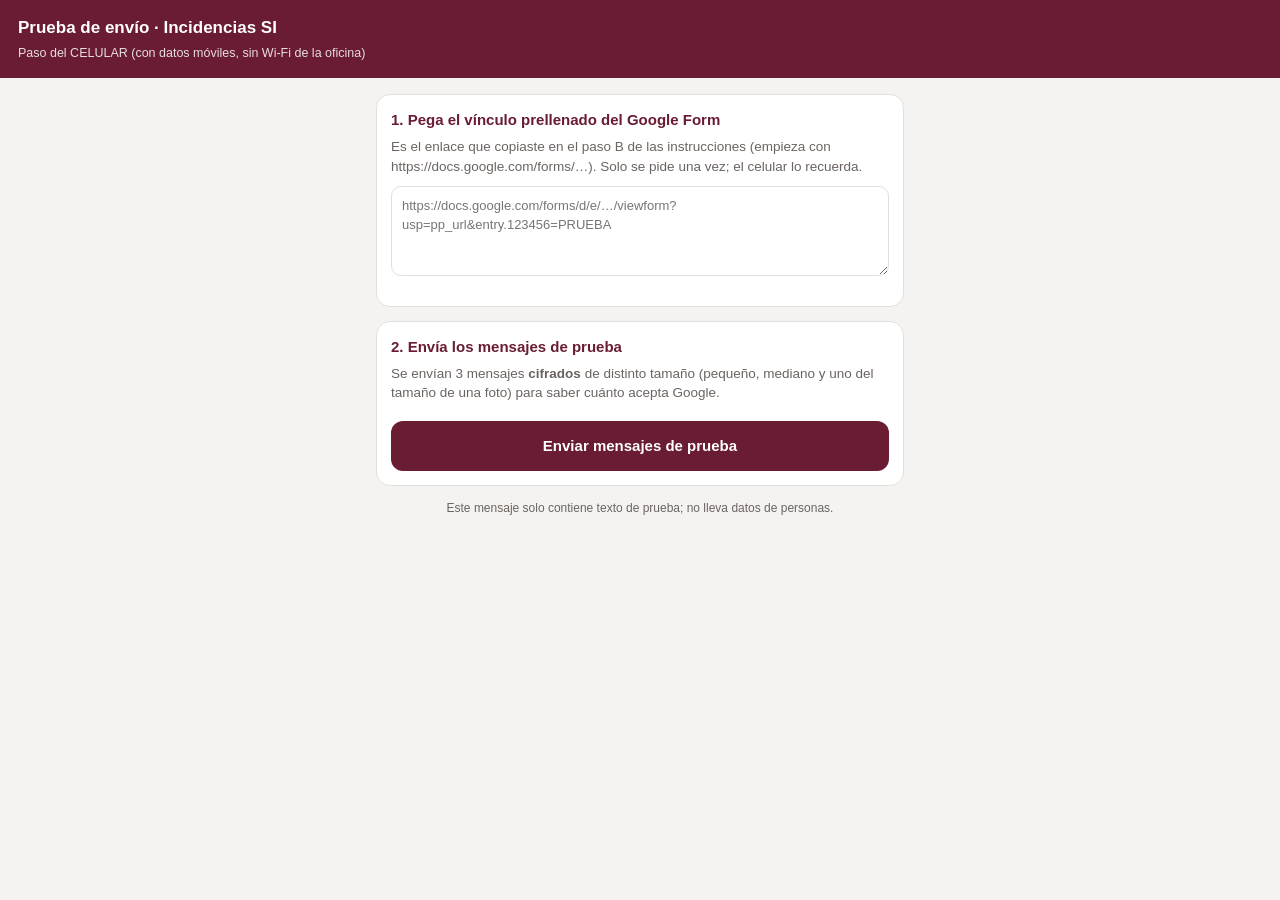
==== index.html @ f63b789f "Add files via upload" ====
<!doctype html>
<html lang="es">
<head>
<meta charset="utf-8">
<meta name="viewport" content="width=device-width, initial-scale=1">
<meta name="robots" content="noindex">
<title>Prueba de envío · Incidencias SI</title>
<style>
  :root { --guinda: #691C32; --fondo: #F5F3F1; --borde: #E4DFDA; --texto: #2B2B2B; --suave: #6B6460; --verde: #1E6B4A; --rojo: #B42318; }
  * { box-sizing: border-box; }
  body { margin: 0; font-family: "Segoe UI", Roboto, Arial, sans-serif; background: var(--fondo); color: var(--texto); font-size: 15px; line-height: 1.45; }
  header { background: var(--guinda); color: #fff; padding: 16px 18px; }
  header b { display: block; font-size: 17px; } header span { font-size: 12.5px; opacity: .85; }
  main { padding: 16px; max-width: 560px; margin: 0 auto; }
  .caja { background: #fff; border: 1px solid var(--borde); border-radius: 14px; padding: 14px; margin-bottom: 14px; }
  h2 { font-size: 15px; color: var(--guinda); margin: 0 0 6px; }
  p { margin: 0 0 10px; color: var(--suave); font-size: 13.5px; }
  textarea { width: 100%; border: 1.5px solid var(--borde); border-radius: 10px; padding: 10px; font: inherit; font-size: 13px; min-height: 90px; }
  button { width: 100%; border: 0; border-radius: 12px; padding: 14px; font: inherit; font-weight: 700; background: var(--guinda); color: #fff; margin-top: 8px; }
  button:disabled { opacity: .5; }
  .res div { padding: 8px 0; border-bottom: 1px solid var(--borde); font-size: 13.5px; }
  .ok { color: var(--verde); font-weight: 700; } .mal { color: var(--rojo); font-weight: 700; }
  .codigo { font-size: 28px; font-weight: 800; letter-spacing: 3px; color: var(--guinda); text-align: center; margin: 6px 0; }
</style>
</head>
<body>
<header><b>Prueba de envío · Incidencias SI</b><span>Paso del CELULAR (con datos móviles, sin Wi-Fi de la oficina)</span></header>
<main>
  <div class="caja">
    <h2>1. Pega el vínculo prellenado del Google Form</h2>
    <p>Es el enlace que copiaste en el paso B de las instrucciones (empieza con https://docs.google.com/forms/…). Solo se pide una vez; el celular lo recuerda.</p>
    <textarea id="vinculo" placeholder="https://docs.google.com/forms/d/e/…/viewform?usp=pp_url&entry.123456=PRUEBA"></textarea>
    <p id="leido" style="margin-top:6px"></p>
  </div>
  <div class="caja">
    <h2>2. Envía los mensajes de prueba</h2>
    <p>Se envían 3 mensajes <b>cifrados</b> de distinto tamaño (pequeño, mediano y uno del tamaño de una foto) para saber cuánto acepta Google.</p>
    <button id="enviar">Enviar mensajes de prueba</button>
    <div id="codigo"></div>
    <div class="res" id="res"></div>
  </div>
  <p style="text-align:center;font-size:12px">Este mensaje solo contiene texto de prueba; no lleva datos de personas.</p>
</main>
<script>
"use strict";
// llave PUBLICA de prueba (la privada solo esta en la pagina de lectura de la PC)
const PUB = {"kty":"EC","crv":"P-256","x":"MauinaQq2j8ii6TNY_Yjv92Mw7Q4oTIQuRs4KGUNlLs","y":"TU7w6hVwwxk8aSfGfyJMs2pXMT_K40bQRh7rxIpMcj4","ext":true};
const $ = id => document.getElementById(id);
const b64 = buf => { let s = ""; const b = new Uint8Array(buf); for (let i = 0; i < b.length; i += 8192) s += String.fromCharCode.apply(null, b.subarray(i, i + 8192)); return btoa(s); };

function leerVinculo(v) {
  const m = v.match(/forms\/d\/e\/([A-Za-z0-9_-]+)\//), e = v.match(/entry\.(\d+)=/);
  return m && e ? { form: m[1], entry: e[1] } : null;
}
function mostrarVinculo() {
  const d = leerVinculo($("vinculo").value.trim());
  $("leido").innerHTML = d ? `<span class="ok">Vínculo correcto.</span> Formulario …${d.form.slice(-8)} · pregunta ${d.entry}` : ($("vinculo").value.trim() ? `<span class="mal">No reconozco el vínculo. Revisa el paso B.</span>` : "");
  return d;
}
try { $("vinculo").value = localStorage.getItem("prueba_vinculo") || ""; } catch (e) { }
$("vinculo").addEventListener("input", () => { try { localStorage.setItem("prueba_vinculo", $("vinculo").value.trim()); } catch (e) { } mostrarVinculo(); });
mostrarVinculo();

// cifrado: ECDH P-256 (llave efimera) + AES-GCM 256  ->  "INC1.<pubEfimera>.<iv>.<cifrado>"
async function cifrar(texto) {
  const llavePub = await crypto.subtle.importKey("jwk", PUB, { name: "ECDH", namedCurve: "P-256" }, false, []);
  const ef = await crypto.subtle.generateKey({ name: "ECDH", namedCurve: "P-256" }, true, ["deriveKey"]);
  const aes = await crypto.subtle.deriveKey({ name: "ECDH", public: llavePub }, ef.privateKey, { name: "AES-GCM", length: 256 }, false, ["encrypt"]);
  const iv = crypto.getRandomValues(new Uint8Array(12));
  const ct = await crypto.subtle.encrypt({ name: "AES-GCM", iv }, aes, new TextEncoder().encode(texto));
  const crudo = await crypto.subtle.exportKey("raw", ef.publicKey);
  return "INC1." + b64(crudo) + "." + b64(iv) + "." + b64(ct);
}

$("enviar").onclick = async () => {
  const d = mostrarVinculo();
  if (!d) { alert("Primero pega el vínculo prellenado del Google Form (paso 1)."); return; }
  if (!window.crypto || !crypto.subtle) { $("res").innerHTML = `<div class="mal">Este navegador no permite cifrar (falta WebCrypto). Usa Chrome o Safari actualizado.</div>`; return; }
  $("enviar").disabled = true;
  const codigo = Math.random().toString(36).slice(2, 6).toUpperCase();
  $("codigo").innerHTML = `<p style="margin-top:12px">Código de esta prueba (lo verás en la PC):</p><div class="codigo">${codigo}</div>`;
  const pruebas = [["pequeño", 1000], ["mediano", 30000], ["foto", 150000]];
  const url = "https://docs.google.com/forms/d/e/" + d.form + "/formResponse";
  let html = "";
  for (const [nombre, tam] of pruebas) {
    try {
      const relleno = "x".repeat(tam);
      const datos = JSON.stringify({ prueba: codigo, nombre, tam, enviado: new Date().toISOString(), navegador: navigator.userAgent.slice(0, 120), relleno });
      const cif = await cifrar(datos);
      const cuerpo = new URLSearchParams(); cuerpo.append("entry." + d.entry, cif);
      await fetch(url, { method: "POST", mode: "no-cors", body: cuerpo });
      html += `<div><span class="ok">Enviado</span> · ${nombre} (${Math.round(cif.length / 1000)} mil caracteres cifrados)</div>`;
    } catch (e) {
      html += `<div><span class="mal">Falló</span> · ${nombre}: ${e.message}</div>`;
    }
    $("res").innerHTML = html;
  }
  $("res").innerHTML = html + `<div>Listo. Anota el código <b>${codigo}</b> y sigue con el paso D en la PC del trabajo.</div>`;
  $("enviar").disabled = false;
};
</script>
</body>
</html>
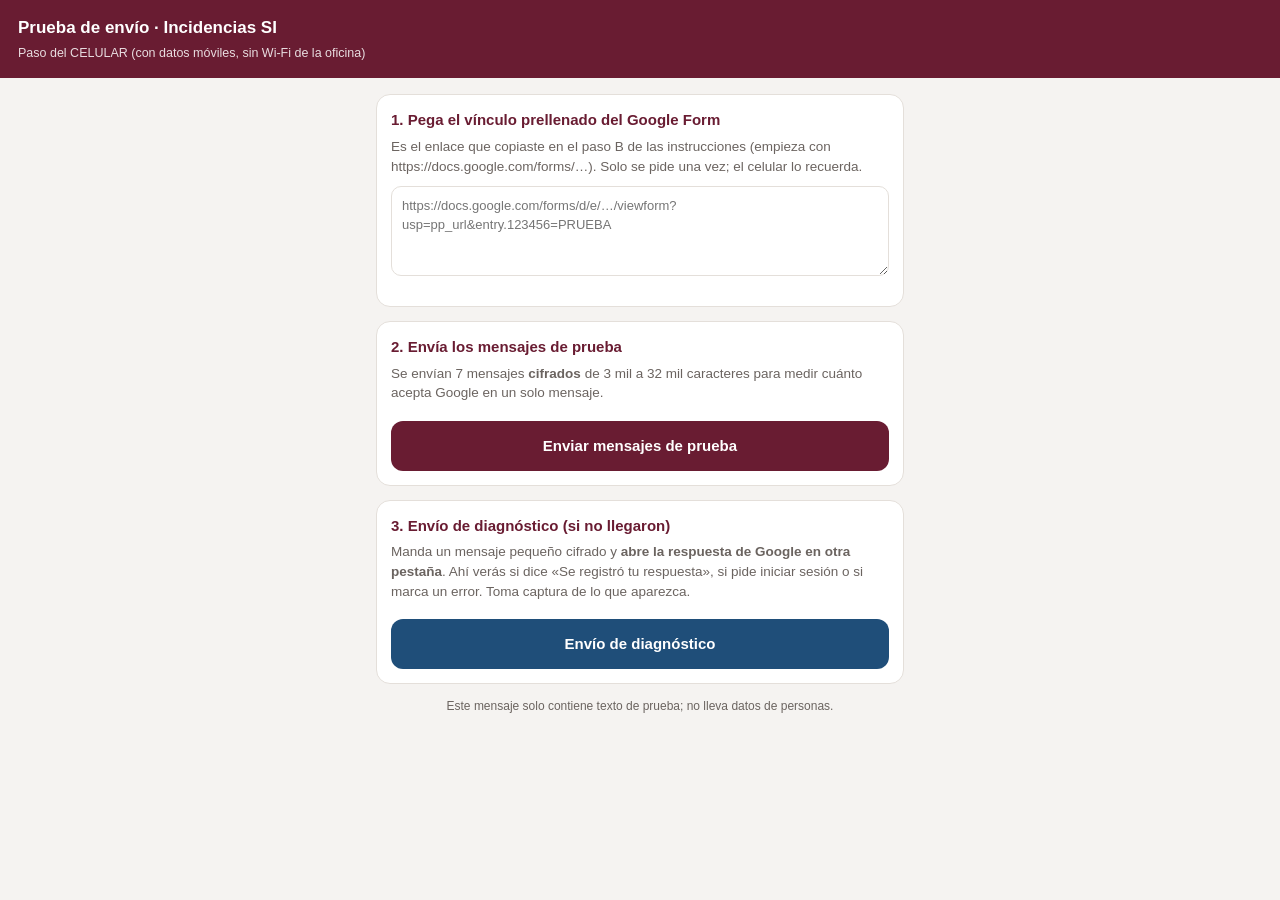
==== commit 2c57a246: "Add files via upload" ====
--- a/index.html
+++ b/index.html
@@ -34,10 +34,16 @@
   </div>
   <div class="caja">
     <h2>2. Envía los mensajes de prueba</h2>
-    <p>Se envían 3 mensajes <b>cifrados</b> de distinto tamaño (pequeño, mediano y uno del tamaño de una foto) para saber cuánto acepta Google.</p>
+    <p>Se envían 7 mensajes <b>cifrados</b> de 3 mil a 32 mil caracteres para medir cuánto acepta Google en un solo mensaje.</p>
     <button id="enviar">Enviar mensajes de prueba</button>
     <div id="codigo"></div>
     <div class="res" id="res"></div>
+  </div>
+  <div class="caja">
+    <h2>3. Envío de diagnóstico (si no llegaron)</h2>
+    <p>Manda un mensaje pequeño cifrado y <b>abre la respuesta de Google en otra pestaña</b>. Ahí verás si dice «Se registró tu respuesta», si pide iniciar sesión o si marca un error. Toma captura de lo que aparezca.</p>
+    <button id="diag" style="background:#1F4E79">Envío de diagnóstico</button>
+    <form id="fDiag" method="POST" target="_blank" style="display:none"></form>
   </div>
   <p style="text-align:center;font-size:12px">Este mensaje solo contiene texto de prueba; no lleva datos de personas.</p>
 </main>
@@ -79,7 +85,8 @@
   $("enviar").disabled = true;
   const codigo = Math.random().toString(36).slice(2, 6).toUpperCase();
   $("codigo").innerHTML = `<p style="margin-top:12px">Código de esta prueba (lo verás en la PC):</p><div class="codigo">${codigo}</div>`;
-  const pruebas = [["pequeño", 1000], ["mediano", 30000], ["foto", 150000]];
+  // calibracion: el de 2 mil llego y el de 40 mil no; se busca el limite real de Google
+  const pruebas = [["3K", 2200], ["5K", 3700], ["8K", 5900], ["12K", 8900], ["16K", 11900], ["24K", 17900], ["32K", 23900]];
   const url = "https://docs.google.com/forms/d/e/" + d.form + "/formResponse";
   let html = "";
   for (const [nombre, tam] of pruebas) {
@@ -87,7 +94,8 @@
       const relleno = "x".repeat(tam);
       const datos = JSON.stringify({ prueba: codigo, nombre, tam, enviado: new Date().toISOString(), navegador: navigator.userAgent.slice(0, 120), relleno });
       const cif = await cifrar(datos);
-      const cuerpo = new URLSearchParams(); cuerpo.append("entry." + d.entry, cif);
+      // ademas del campo, los datos que el formulario de Google envia normalmente
+      const cuerpo = new URLSearchParams(); cuerpo.append("entry." + d.entry, cif); cuerpo.append("fvv", "1"); cuerpo.append("pageHistory", "0");
       await fetch(url, { method: "POST", mode: "no-cors", body: cuerpo });
       html += `<div><span class="ok">Enviado</span> · ${nombre} (${Math.round(cif.length / 1000)} mil caracteres cifrados)</div>`;
     } catch (e) {
@@ -95,8 +103,20 @@
     }
     $("res").innerHTML = html;
   }
-  $("res").innerHTML = html + `<div>Listo. Anota el código <b>${codigo}</b> y sigue con el paso D en la PC del trabajo.</div>`;
+  $("res").innerHTML = html + `<div>Listo. Anota el código <b>${codigo}</b> y revisa si llegaron a la hoja.</div>`;
   $("enviar").disabled = false;
+};
+
+// envio visible: un formulario normal que abre la pagina de respuesta de Google
+$("diag").onclick = async () => {
+  const d = mostrarVinculo();
+  if (!d) { alert("Primero pega el vínculo prellenado del Google Form (paso 1)."); return; }
+  const cif = await cifrar(JSON.stringify({ prueba: "DIAG", nombre: "diagnóstico", tam: 0, enviado: new Date().toISOString(), navegador: navigator.userAgent.slice(0, 120), relleno: "" }));
+  const f = $("fDiag");
+  f.action = "https://docs.google.com/forms/d/e/" + d.form + "/formResponse";
+  f.innerHTML = "";
+  for (const [k, v] of [["entry." + d.entry, cif], ["fvv", "1"], ["pageHistory", "0"]]) { const i = document.createElement("input"); i.type = "hidden"; i.name = k; i.value = v; f.appendChild(i); }
+  f.submit();
 };
 </script>
 </body>
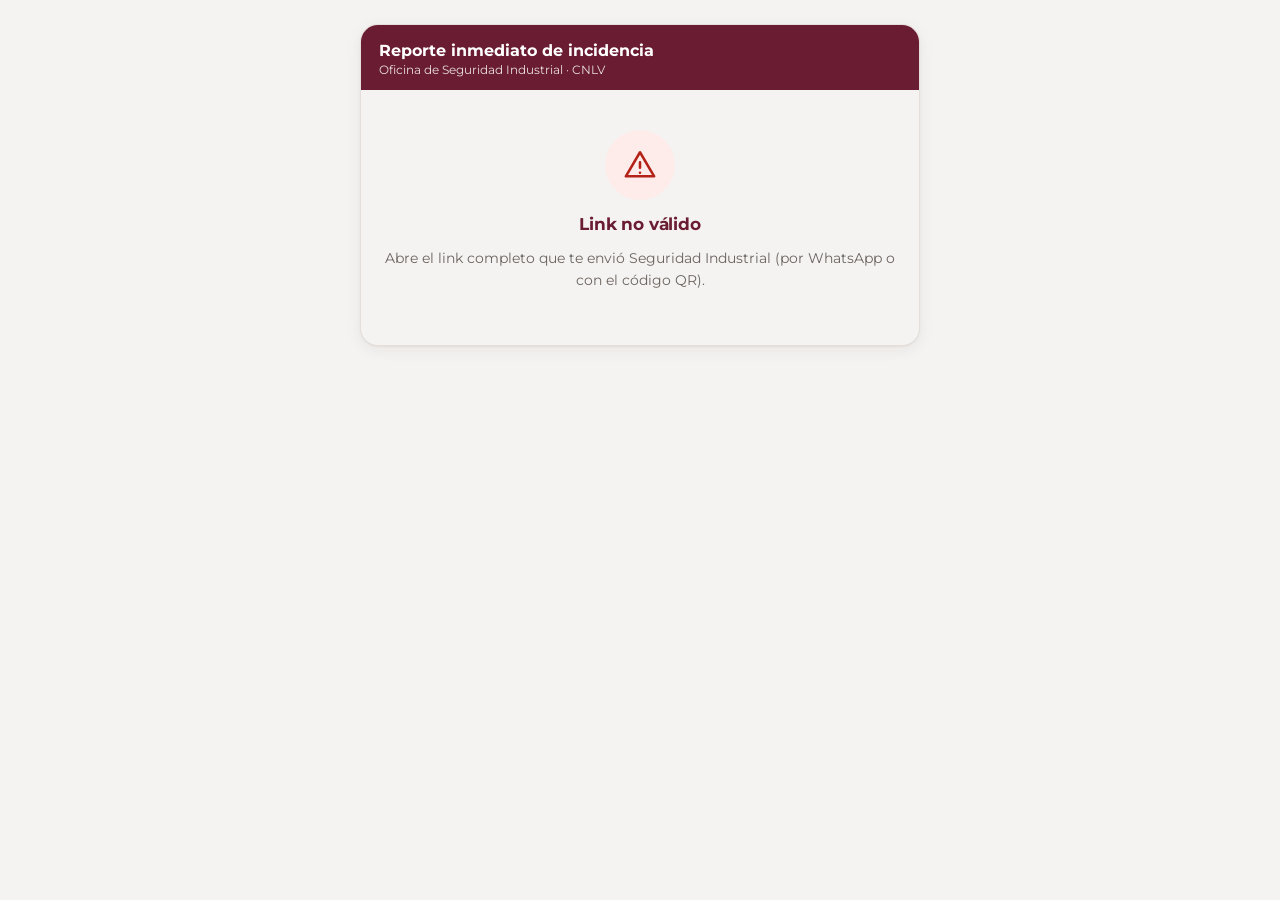
==== commit 6eb2fc73: "Add files via upload" ====
--- a/index.html
+++ b/index.html
@@ -1,123 +1,24 @@
 <!doctype html>
 <html lang="es">
 <head>
-<meta charset="utf-8">
-<meta name="viewport" content="width=device-width, initial-scale=1">
-<meta name="robots" content="noindex">
-<title>Prueba de envío · Incidencias SI</title>
-<style>
-  :root { --guinda: #691C32; --fondo: #F5F3F1; --borde: #E4DFDA; --texto: #2B2B2B; --suave: #6B6460; --verde: #1E6B4A; --rojo: #B42318; }
-  * { box-sizing: border-box; }
-  body { margin: 0; font-family: "Segoe UI", Roboto, Arial, sans-serif; background: var(--fondo); color: var(--texto); font-size: 15px; line-height: 1.45; }
-  header { background: var(--guinda); color: #fff; padding: 16px 18px; }
-  header b { display: block; font-size: 17px; } header span { font-size: 12.5px; opacity: .85; }
-  main { padding: 16px; max-width: 560px; margin: 0 auto; }
-  .caja { background: #fff; border: 1px solid var(--borde); border-radius: 14px; padding: 14px; margin-bottom: 14px; }
-  h2 { font-size: 15px; color: var(--guinda); margin: 0 0 6px; }
-  p { margin: 0 0 10px; color: var(--suave); font-size: 13.5px; }
-  textarea { width: 100%; border: 1.5px solid var(--borde); border-radius: 10px; padding: 10px; font: inherit; font-size: 13px; min-height: 90px; }
-  button { width: 100%; border: 0; border-radius: 12px; padding: 14px; font: inherit; font-weight: 700; background: var(--guinda); color: #fff; margin-top: 8px; }
-  button:disabled { opacity: .5; }
-  .res div { padding: 8px 0; border-bottom: 1px solid var(--borde); font-size: 13.5px; }
-  .ok { color: var(--verde); font-weight: 700; } .mal { color: var(--rojo); font-weight: 700; }
-  .codigo { font-size: 28px; font-weight: 800; letter-spacing: 3px; color: var(--guinda); text-align: center; margin: 6px 0; }
-</style>
+  <meta charset="utf-8">
+  <meta name="viewport" content="width=device-width, initial-scale=1, viewport-fit=cover">
+  <meta name="theme-color" content="#691C32">
+  <meta name="robots" content="noindex, nofollow">
+  <title>Reporte inmediato de incidencia · Seguridad Industrial</title>
+  <link rel="icon" href="img/incidencias.ico">
+  <link rel="stylesheet" href="css/app.css">
+  <link rel="stylesheet" href="css/inc.css">
 </head>
 <body>
-<header><b>Prueba de envío · Incidencias SI</b><span>Paso del CELULAR (con datos móviles, sin Wi-Fi de la oficina)</span></header>
-<main>
-  <div class="caja">
-    <h2>1. Pega el vínculo prellenado del Google Form</h2>
-    <p>Es el enlace que copiaste en el paso B de las instrucciones (empieza con https://docs.google.com/forms/…). Solo se pide una vez; el celular lo recuerda.</p>
-    <textarea id="vinculo" placeholder="https://docs.google.com/forms/d/e/…/viewform?usp=pp_url&entry.123456=PRUEBA"></textarea>
-    <p id="leido" style="margin-top:6px"></p>
-  </div>
-  <div class="caja">
-    <h2>2. Envía los mensajes de prueba</h2>
-    <p>Se envían 7 mensajes <b>cifrados</b> de 3 mil a 32 mil caracteres para medir cuánto acepta Google en un solo mensaje.</p>
-    <button id="enviar">Enviar mensajes de prueba</button>
-    <div id="codigo"></div>
-    <div class="res" id="res"></div>
-  </div>
-  <div class="caja">
-    <h2>3. Envío de diagnóstico (si no llegaron)</h2>
-    <p>Manda un mensaje pequeño cifrado y <b>abre la respuesta de Google en otra pestaña</b>. Ahí verás si dice «Se registró tu respuesta», si pide iniciar sesión o si marca un error. Toma captura de lo que aparezca.</p>
-    <button id="diag" style="background:#1F4E79">Envío de diagnóstico</button>
-    <form id="fDiag" method="POST" target="_blank" style="display:none"></form>
-  </div>
-  <p style="text-align:center;font-size:12px">Este mensaje solo contiene texto de prueba; no lleva datos de personas.</p>
-</main>
-<script>
-"use strict";
-// llave PUBLICA de prueba (la privada solo esta en la pagina de lectura de la PC)
-const PUB = {"kty":"EC","crv":"P-256","x":"MauinaQq2j8ii6TNY_Yjv92Mw7Q4oTIQuRs4KGUNlLs","y":"TU7w6hVwwxk8aSfGfyJMs2pXMT_K40bQRh7rxIpMcj4","ext":true};
-const $ = id => document.getElementById(id);
-const b64 = buf => { let s = ""; const b = new Uint8Array(buf); for (let i = 0; i < b.length; i += 8192) s += String.fromCharCode.apply(null, b.subarray(i, i + 8192)); return btoa(s); };
-
-function leerVinculo(v) {
-  const m = v.match(/forms\/d\/e\/([A-Za-z0-9_-]+)\//), e = v.match(/entry\.(\d+)=/);
-  return m && e ? { form: m[1], entry: e[1] } : null;
-}
-function mostrarVinculo() {
-  const d = leerVinculo($("vinculo").value.trim());
-  $("leido").innerHTML = d ? `<span class="ok">Vínculo correcto.</span> Formulario …${d.form.slice(-8)} · pregunta ${d.entry}` : ($("vinculo").value.trim() ? `<span class="mal">No reconozco el vínculo. Revisa el paso B.</span>` : "");
-  return d;
-}
-try { $("vinculo").value = localStorage.getItem("prueba_vinculo") || ""; } catch (e) { }
-$("vinculo").addEventListener("input", () => { try { localStorage.setItem("prueba_vinculo", $("vinculo").value.trim()); } catch (e) { } mostrarVinculo(); });
-mostrarVinculo();
-
-// cifrado: ECDH P-256 (llave efimera) + AES-GCM 256  ->  "INC1.<pubEfimera>.<iv>.<cifrado>"
-async function cifrar(texto) {
-  const llavePub = await crypto.subtle.importKey("jwk", PUB, { name: "ECDH", namedCurve: "P-256" }, false, []);
-  const ef = await crypto.subtle.generateKey({ name: "ECDH", namedCurve: "P-256" }, true, ["deriveKey"]);
-  const aes = await crypto.subtle.deriveKey({ name: "ECDH", public: llavePub }, ef.privateKey, { name: "AES-GCM", length: 256 }, false, ["encrypt"]);
-  const iv = crypto.getRandomValues(new Uint8Array(12));
-  const ct = await crypto.subtle.encrypt({ name: "AES-GCM", iv }, aes, new TextEncoder().encode(texto));
-  const crudo = await crypto.subtle.exportKey("raw", ef.publicKey);
-  return "INC1." + b64(crudo) + "." + b64(iv) + "." + b64(ct);
-}
-
-$("enviar").onclick = async () => {
-  const d = mostrarVinculo();
-  if (!d) { alert("Primero pega el vínculo prellenado del Google Form (paso 1)."); return; }
-  if (!window.crypto || !crypto.subtle) { $("res").innerHTML = `<div class="mal">Este navegador no permite cifrar (falta WebCrypto). Usa Chrome o Safari actualizado.</div>`; return; }
-  $("enviar").disabled = true;
-  const codigo = Math.random().toString(36).slice(2, 6).toUpperCase();
-  $("codigo").innerHTML = `<p style="margin-top:12px">Código de esta prueba (lo verás en la PC):</p><div class="codigo">${codigo}</div>`;
-  // calibracion: el de 2 mil llego y el de 40 mil no; se busca el limite real de Google
-  const pruebas = [["3K", 2200], ["5K", 3700], ["8K", 5900], ["12K", 8900], ["16K", 11900], ["24K", 17900], ["32K", 23900]];
-  const url = "https://docs.google.com/forms/d/e/" + d.form + "/formResponse";
-  let html = "";
-  for (const [nombre, tam] of pruebas) {
-    try {
-      const relleno = "x".repeat(tam);
-      const datos = JSON.stringify({ prueba: codigo, nombre, tam, enviado: new Date().toISOString(), navegador: navigator.userAgent.slice(0, 120), relleno });
-      const cif = await cifrar(datos);
-      // ademas del campo, los datos que el formulario de Google envia normalmente
-      const cuerpo = new URLSearchParams(); cuerpo.append("entry." + d.entry, cif); cuerpo.append("fvv", "1"); cuerpo.append("pageHistory", "0");
-      await fetch(url, { method: "POST", mode: "no-cors", body: cuerpo });
-      html += `<div><span class="ok">Enviado</span> · ${nombre} (${Math.round(cif.length / 1000)} mil caracteres cifrados)</div>`;
-    } catch (e) {
-      html += `<div><span class="mal">Falló</span> · ${nombre}: ${e.message}</div>`;
-    }
-    $("res").innerHTML = html;
-  }
-  $("res").innerHTML = html + `<div>Listo. Anota el código <b>${codigo}</b> y revisa si llegaron a la hoja.</div>`;
-  $("enviar").disabled = false;
-};
-
-// envio visible: un formulario normal que abre la pagina de respuesta de Google
-$("diag").onclick = async () => {
-  const d = mostrarVinculo();
-  if (!d) { alert("Primero pega el vínculo prellenado del Google Form (paso 1)."); return; }
-  const cif = await cifrar(JSON.stringify({ prueba: "DIAG", nombre: "diagnóstico", tam: 0, enviado: new Date().toISOString(), navegador: navigator.userAgent.slice(0, 120), relleno: "" }));
-  const f = $("fDiag");
-  f.action = "https://docs.google.com/forms/d/e/" + d.form + "/formResponse";
-  f.innerHTML = "";
-  for (const [k, v] of [["entry." + d.entry, cif], ["fvv", "1"], ["pageHistory", "0"]]) { const i = document.createElement("input"); i.type = "hidden"; i.name = k; i.value = v; f.appendChild(i); }
-  f.submit();
-};
-</script>
+  <div class="cargando"><div class="giro"></div></div>
+  <div class="frm-pagina" id="raiz"></div>
+  <!-- generados por Incidencias SI (Configuración → Formulario en línea → Archivos para GitHub) -->
+  <script src="config.js"></script>
+  <script src="padron.js"></script>
+  <script src="js/nucleo.js"></script>
+  <script src="js/ui.js"></script>
+  <script src="js/formulario.js"></script>
+  <script src="js/envio.js"></script>
 </body>
 </html>
--- a/css/app.css
+++ b/css/app.css
@@ -0,0 +1,304 @@
+/* =========================================================================
+   BRIGADA CONTRA INCENDIO (BCI) - Estilos del sitio
+   ========================================================================= */
+@font-face { font-family: "Montserrat"; src: url("../fonts/montserrat-latin-400-normal.woff2") format("woff2"); font-weight: 400; font-display: swap; }
+@font-face { font-family: "Montserrat"; src: url("../fonts/montserrat-latin-500-normal.woff2") format("woff2"); font-weight: 500; font-display: swap; }
+@font-face { font-family: "Montserrat"; src: url("../fonts/montserrat-latin-600-normal.woff2") format("woff2"); font-weight: 600; font-display: swap; }
+@font-face { font-family: "Montserrat"; src: url("../fonts/montserrat-latin-700-normal.woff2") format("woff2"); font-weight: 700; font-display: swap; }
+
+:root {
+  --guinda: #691C32; --guinda-2: #9F2241; --guinda-claro: #F6E9EC;
+  --dorado: #BC955C; --dorado-claro: #F7F0E5;
+  --verde: #1E6B4A; --verde-claro: #E6F2EC;
+  --rojo: #B42318; --rojo-claro: #FDECEA;
+  --azul: #1F4E79; --azul-claro: #E8F0F8;
+  --fondo: #F5F3F1; --panel: #FFFFFF; --borde: #E4DFDA; --borde-2: #CFC8C1;
+  --texto: #2B2B2B; --texto-2: #6B6460; --texto-3: #9A928C;
+  --radio: 14px; --radio-s: 9px;
+  --sombra: 0 1px 2px rgba(40, 20, 20, .05), 0 4px 16px rgba(40, 20, 20, .06);
+  --sombra-2: 0 10px 40px rgba(40, 20, 20, .18);
+  --lateral: 248px;
+}
+* { box-sizing: border-box; }
+html, body { margin: 0; height: 100%; }
+body { font-family: "Montserrat", "Segoe UI", Arial, sans-serif; font-size: 14px; color: var(--texto); background: var(--fondo); -webkit-font-smoothing: antialiased; }
+a { color: var(--guinda-2); text-decoration: none; }
+h1, h2, h3, h4 { margin: 0; font-weight: 700; letter-spacing: -.01em; }
+h1 { font-size: 22px; } h2 { font-size: 17px; } h3 { font-size: 15px; } h4 { font-size: 13px; }
+button, input, select, textarea { font-family: inherit; font-size: 14px; color: inherit; }
+.oculto { display: none !important; }
+.muted { color: var(--texto-2); }
+.peque { font-size: 12px; }
+.tnum { font-variant-numeric: tabular-nums; }
+
+/* ---------------- Login ---------------- */
+.login { min-height: 100vh; display: flex; flex-direction: column; align-items: center; justify-content: center; padding: 28px 16px;
+  background: radial-gradient(1200px 500px at 50% -10%, #fff 0%, var(--fondo) 70%); }
+.login-membrete { width: min(860px, 100%); margin-bottom: 26px; }
+.login-membrete img { width: 100%; display: block; }
+.login-caja { width: min(400px, 100%); background: var(--panel); border-radius: 18px; box-shadow: var(--sombra-2); padding: 30px 30px 26px; border-top: 5px solid var(--guinda); }
+.login-caja h1 { font-size: 20px; color: var(--guinda); }
+.login-caja p { margin: 6px 0 20px; color: var(--texto-2); font-size: 13px; line-height: 1.5; }
+.login-caja p:has(+ .login-ejemplo) { margin-bottom: 10px; }
+.login-ejemplo { margin: 0 0 20px; padding: 9px 12px; border-radius: var(--radio-s); background: var(--dorado-claro); border: 1px dashed var(--dorado); color: var(--texto-2); font-size: 12.5px; line-height: 1.5; }
+.login-ejemplo span { display: inline-block; margin-right: 8px; padding: 1px 7px; border-radius: 99px; background: var(--dorado); color: #fff; font-size: 10.5px; font-weight: 700; letter-spacing: .04em; text-transform: uppercase; }
+.login-ejemplo b { color: var(--texto); }
+.login-pie { margin-top: 18px; font-size: 12px; color: var(--texto-3); text-align: center; }
+.chip-demo { display: inline-block; background: var(--dorado); color: #fff; font-weight: 700; font-size: 11px; padding: 3px 9px; border-radius: 99px; margin-left: 6px; vertical-align: middle; }
+
+/* ---------------- Formularios ---------------- */
+.campo { display: flex; flex-direction: column; gap: 6px; margin-bottom: 14px; position: relative; }
+.campo > label { font-size: 12px; font-weight: 600; color: var(--texto-2); }
+.campo .ayuda { font-size: 11.5px; color: var(--texto-3); }
+.inp, select.inp, textarea.inp { width: 100%; padding: 10px 12px; border: 1.5px solid var(--borde); border-radius: var(--radio-s); background: #fff; outline: none; transition: border-color .15s, box-shadow .15s; }
+.inp:focus { border-color: var(--guinda-2); box-shadow: 0 0 0 4px rgba(159, 34, 65, .10); }
+.inp.invalido { border-color: var(--rojo); background: var(--rojo-claro); }
+textarea.inp { resize: vertical; min-height: 72px; line-height: 1.45; }
+.inp[readonly] { background: #FAF8F6; }
+.fila { display: flex; gap: 12px; flex-wrap: wrap; }
+.fila > .campo { flex: 1 1 160px; }
+.grid2 { display: grid; grid-template-columns: repeat(2, minmax(0, 1fr)); gap: 0 16px; }
+.grid3 { display: grid; grid-template-columns: repeat(3, minmax(0, 1fr)); gap: 0 16px; }
+@media (max-width: 760px) { .grid2, .grid3 { grid-template-columns: 1fr; } }
+
+.btn { display: inline-flex; align-items: center; justify-content: center; gap: 8px; padding: 10px 16px; border-radius: 10px; border: 1.5px solid transparent;
+  font-weight: 600; cursor: pointer; background: var(--guinda); color: #fff; transition: transform .06s, background .15s, box-shadow .15s; white-space: nowrap; }
+.btn:hover { background: var(--guinda-2); }
+.btn:active { transform: translateY(1px); }
+.btn:disabled { opacity: .55; cursor: default; }
+.btn svg { width: 17px; height: 17px; }
+.btn.verde { background: var(--verde); } .btn.verde:hover { background: #17573c; }
+.btn.dorado { background: var(--dorado); } .btn.dorado:hover { background: #a9824b; }
+.btn.sec { background: #fff; color: var(--texto); border-color: var(--borde-2); }
+.btn.sec:hover { background: #FAF8F6; border-color: var(--texto-3); }
+.btn.fantasma { background: transparent; color: var(--texto-2); border-color: transparent; padding: 8px 10px; }
+.btn.fantasma:hover { background: rgba(0, 0, 0, .05); color: var(--texto); }
+.btn.peligro { background: #fff; color: var(--rojo); border-color: #F1C4BF; }
+.btn.peligro:hover { background: var(--rojo-claro); }
+.btn.chico { padding: 6px 10px; font-size: 12.5px; border-radius: 8px; }
+.btn.bloque { width: 100%; padding: 12px; }
+.btn-icono { width: 34px; height: 34px; padding: 0; border-radius: 9px; }
+
+/* Segmentado */
+.seg { display: inline-flex; background: #EFEBE7; border-radius: 10px; padding: 3px; gap: 3px; }
+.seg button { border: 0; background: transparent; padding: 7px 12px; border-radius: 8px; font-weight: 600; font-size: 12.5px; color: var(--texto-2); cursor: pointer; }
+.seg button.on { background: #fff; color: var(--guinda); box-shadow: 0 1px 3px rgba(0, 0, 0, .12); }
+.seg.estatus button.on[data-v="Realizada"] { color: var(--verde); }
+.seg.estatus button.on[data-v="En proceso"] { color: #8a6526; }
+.seg.estatus button.on[data-v="Pendiente"] { color: var(--rojo); }
+
+/* ---------------- Layout ---------------- */
+.app { display: flex; min-height: 100vh; }
+.lateral { width: var(--lateral); background: #fff; border-right: 1px solid var(--borde); position: fixed; inset: 0 auto 0 0; display: flex; flex-direction: column; z-index: 20; transition: transform .25s; }
+.marca { padding: 18px 18px 14px; border-bottom: 1px solid var(--borde); display: flex; align-items: center; gap: 11px; }
+.marca-logo { width: 40px; height: 40px; border-radius: 11px; background: linear-gradient(135deg, var(--guinda), var(--guinda-2)); color: #fff; display: grid; place-items: center; font-weight: 700; font-size: 12px; letter-spacing: .02em; }
+.marca b { display: block; font-size: 14px; color: var(--guinda); }
+.marca span { font-size: 11.5px; color: var(--texto-3); }
+.nav { flex: 1; overflow-y: auto; padding: 10px 10px 16px; }
+.nav-grupo { font-size: 10.5px; font-weight: 700; letter-spacing: .08em; color: var(--texto-3); text-transform: uppercase; padding: 14px 10px 6px; }
+.nav a { display: flex; align-items: center; gap: 11px; padding: 9px 10px; border-radius: 10px; color: var(--texto-2); font-weight: 500; font-size: 13.5px; margin: 1px 0; position: relative; }
+.nav a svg { width: 18px; height: 18px; flex: none; }
+.nav a:hover { background: #F7F4F1; color: var(--texto); }
+.nav a.activo { background: var(--guinda-claro); color: var(--guinda); font-weight: 600; }
+.nav a.activo::before { content: ""; position: absolute; left: -10px; top: 8px; bottom: 8px; width: 4px; border-radius: 0 4px 4px 0; background: var(--guinda); }
+.nav .contador { margin-left: auto; background: var(--rojo); color: #fff; font-size: 10.5px; font-weight: 700; border-radius: 99px; padding: 1px 7px; }
+.lateral-pie { padding: 12px 14px; border-top: 1px solid var(--borde); font-size: 11.5px; color: var(--texto-3); }
+
+.principal { flex: 1; margin-left: var(--lateral); min-width: 0; display: flex; flex-direction: column; }
+.barra { position: sticky; top: 0; z-index: 15; background: rgba(245, 243, 241, .88); backdrop-filter: blur(10px); border-bottom: 1px solid var(--borde);
+  display: flex; align-items: center; gap: 14px; padding: 12px 26px; }
+.barra h1 { font-size: 18px; }
+.barra .sub { font-size: 12px; color: var(--texto-2); }
+.barra-der { margin-left: auto; display: flex; align-items: center; gap: 10px; }
+.turno-sel { display: flex; align-items: center; gap: 8px; background: #fff; border: 1.5px solid var(--borde); border-radius: 12px; padding: 4px 4px 4px 12px; }
+.turno-sel input { border: 0; outline: none; font-weight: 600; width: 132px; background: transparent; }
+.turno-sel .seg { padding: 2px; }
+.avatar { width: 38px; height: 38px; border-radius: 50%; background: var(--guinda); color: #fff; display: grid; place-items: center; font-weight: 700; font-size: 12px; cursor: pointer; border: 0; }
+.menu-usuario { position: absolute; right: 22px; top: 60px; background: #fff; border-radius: 12px; box-shadow: var(--sombra-2); padding: 8px; width: 250px; z-index: 50; }
+.menu-usuario .cab { padding: 10px 10px 12px; border-bottom: 1px solid var(--borde); margin-bottom: 6px; }
+.menu-usuario .cab b { display: block; font-size: 13px; }
+.menu-usuario button { width: 100%; text-align: left; background: none; border: 0; padding: 9px 10px; border-radius: 8px; cursor: pointer; display: flex; gap: 10px; align-items: center; color: var(--texto); }
+.menu-usuario button:hover { background: #F7F4F1; }
+.menu-usuario svg { width: 17px; height: 17px; color: var(--texto-2); }
+.btn-menu-movil { display: none; }
+.contenido { padding: 24px 26px 60px; max-width: 1280px; width: 100%; }
+@media (max-width: 960px) {
+  .lateral { transform: translateX(-100%); box-shadow: var(--sombra-2); }
+  body.nav-abierto .lateral { transform: none; }
+  .principal { margin-left: 0; }
+  .btn-menu-movil { display: inline-flex; }
+  .barra { padding: 10px 14px; flex-wrap: wrap; }
+  .contenido { padding: 16px 14px 60px; }
+  .turno-sel input { width: 118px; }
+}
+
+/* ---------------- Tarjetas ---------------- */
+.tarjeta { background: var(--panel); border-radius: var(--radio); box-shadow: var(--sombra); padding: 20px; margin-bottom: 18px; }
+.tarjeta-cab { display: flex; align-items: center; gap: 12px; margin-bottom: 14px; flex-wrap: wrap; }
+.tarjeta-cab .acciones { margin-left: auto; display: flex; gap: 8px; flex-wrap: wrap; }
+.tarjeta-cab p { margin: 3px 0 0; font-size: 12.5px; color: var(--texto-2); }
+.ico-tarjeta { width: 38px; height: 38px; border-radius: 11px; display: grid; place-items: center; flex: none; }
+.ico-tarjeta svg { width: 20px; height: 20px; }
+.ico-tarjeta.g { background: var(--guinda-claro); color: var(--guinda); }
+.ico-tarjeta.v { background: var(--verde-claro); color: var(--verde); }
+.ico-tarjeta.d { background: var(--dorado-claro); color: #8a6526; }
+.ico-tarjeta.a { background: var(--azul-claro); color: var(--azul); }
+.ico-tarjeta.r { background: var(--rojo-claro); color: var(--rojo); }
+
+.cuadricula { display: grid; grid-template-columns: repeat(12, minmax(0, 1fr)); gap: 18px; }
+.c3 { grid-column: span 3; } .c4 { grid-column: span 4; } .c5 { grid-column: span 5; } .c6 { grid-column: span 6; } .c7 { grid-column: span 7; } .c8 { grid-column: span 8; } .c12 { grid-column: span 12; }
+@media (max-width: 1100px) { .c3 { grid-column: span 6; } .c4, .c5, .c7, .c8 { grid-column: span 12; } .c6 { grid-column: span 12; } }
+@media (max-width: 640px) { .c3 { grid-column: span 12; } }
+.cuadricula > .tarjeta { margin-bottom: 0; }
+
+.kpi { display: flex; flex-direction: column; gap: 6px; }
+.kpi .valor { font-size: 30px; font-weight: 700; line-height: 1; }
+.kpi .etiqueta { font-size: 12.5px; color: var(--texto-2); }
+.kpi .detalle { font-size: 12px; color: var(--texto-3); }
+.bienvenida { background: linear-gradient(120deg, var(--guinda) 0%, var(--guinda-2) 70%, #b2486a 100%); color: #fff; border-radius: 18px; padding: 22px 24px; margin-bottom: 18px; position: relative; overflow: hidden; }
+.bienvenida h2 { font-size: 21px; }
+.bienvenida p { margin: 6px 0 0; opacity: .9; font-size: 13px; }
+.bienvenida::after { content: ""; position: absolute; right: -60px; top: -60px; width: 220px; height: 220px; border-radius: 50%; background: rgba(255, 255, 255, .07); }
+.bienvenida .chips { margin-top: 14px; display: flex; gap: 8px; flex-wrap: wrap; }
+.bienvenida .chip { background: rgba(255, 255, 255, .16); padding: 5px 11px; border-radius: 99px; font-size: 12px; font-weight: 600; }
+
+/* ---------------- Listas y tablas ---------------- */
+.lista { display: flex; flex-direction: column; gap: 8px; }
+.item { border: 1px solid var(--borde); border-radius: 12px; padding: 12px 14px; background: #fff; display: flex; gap: 12px; align-items: flex-start; }
+.item .cuerpo { flex: 1; min-width: 0; }
+.item .tit { font-weight: 600; line-height: 1.4; }
+.item .meta { font-size: 12px; color: var(--texto-2); margin-top: 4px; display: flex; gap: 10px; flex-wrap: wrap; }
+.vacio { text-align: center; padding: 26px 10px; color: var(--texto-3); font-size: 13px; }
+.vacio svg { width: 34px; height: 34px; display: block; margin: 0 auto 8px; opacity: .5; }
+
+.badge { display: inline-flex; align-items: center; gap: 5px; font-size: 11px; font-weight: 700; padding: 3px 9px; border-radius: 99px; white-space: nowrap; }
+.badge.v { background: var(--verde-claro); color: var(--verde); }
+.badge.d { background: var(--dorado-claro); color: #8a6526; }
+.badge.r { background: var(--rojo-claro); color: var(--rojo); }
+.badge.g { background: var(--guinda-claro); color: var(--guinda); }
+.badge.a { background: var(--azul-claro); color: var(--azul); }
+.badge.n { background: #EFEBE7; color: var(--texto-2); }
+
+.tabla-cont { overflow-x: auto; border: 1px solid var(--borde); border-radius: 12px; }
+table.tabla { width: 100%; border-collapse: collapse; font-size: 13px; }
+.tabla th { background: #FAF8F6; text-align: left; font-size: 11.5px; font-weight: 700; color: var(--texto-2); text-transform: uppercase; letter-spacing: .03em; padding: 10px 12px; border-bottom: 1px solid var(--borde); white-space: nowrap; position: sticky; top: 0; }
+.tabla td { padding: 9px 12px; border-bottom: 1px solid #F0ECE8; vertical-align: middle; }
+.tabla tr:last-child td { border-bottom: 0; }
+.tabla tr:hover td { background: #FCFBFA; }
+.tabla .c { text-align: center; } .tabla .d { text-align: right; }
+.tabla td.alerta { color: var(--rojo); font-weight: 700; background: var(--rojo-claro) !important; }
+.tabla input.inp, .tabla select.inp { padding: 6px 8px; font-size: 13px; }
+.tabla .acc { white-space: nowrap; text-align: right; }
+
+.filtros { display: flex; gap: 10px; flex-wrap: wrap; align-items: flex-end; margin-bottom: 14px; }
+.filtros .campo { margin-bottom: 0; min-width: 150px; }
+.buscar { position: relative; }
+.buscar svg { position: absolute; left: 11px; top: 50%; transform: translateY(-50%); width: 16px; height: 16px; color: var(--texto-3); }
+.buscar .inp { padding-left: 34px; }
+
+.pestanas { display: flex; gap: 4px; border-bottom: 1px solid var(--borde); margin-bottom: 16px; overflow-x: auto; overflow-y: hidden; scrollbar-width: none; }
+.pestanas::-webkit-scrollbar { display: none; }
+.ruta { word-break: break-all; }
+.pestanas button { border: 0; background: none; padding: 10px 14px; font-weight: 600; color: var(--texto-2); cursor: pointer; border-bottom: 2.5px solid transparent; margin-bottom: -1px; white-space: nowrap; }
+.pestanas button.on { color: var(--guinda); border-bottom-color: var(--guinda); }
+
+/* Captura de actividades */
+.renglon { display: grid; grid-template-columns: 30px minmax(0, 1fr) auto auto; gap: 10px; align-items: start; padding: 10px; border: 1px solid var(--borde); border-radius: 12px; background: #fff; margin-bottom: 8px; transition: box-shadow .15s, border-color .15s; }
+.renglon:focus-within { border-color: var(--guinda-2); box-shadow: 0 0 0 4px rgba(159, 34, 65, .07); }
+.renglon .num { width: 26px; height: 26px; border-radius: 8px; background: #F2EEEA; display: grid; place-items: center; font-weight: 700; font-size: 12px; color: var(--texto-2); margin-top: 6px; }
+.renglon textarea { border: 0; outline: none; resize: none; min-height: 38px; padding: 8px 4px; width: 100%; line-height: 1.45; background: transparent; }
+.renglon .guardado { font-size: 10.5px; color: var(--texto-3); margin-top: 3px; padding-left: 4px; }
+@media (max-width: 760px) { .renglon { grid-template-columns: 26px minmax(0, 1fr); } .renglon .seg, .renglon .quitar { grid-column: 2; } }
+
+.barra-guardar { position: sticky; bottom: 14px; display: flex; gap: 10px; justify-content: flex-end; align-items: center; background: rgba(255, 255, 255, .92); backdrop-filter: blur(8px);
+  border: 1px solid var(--borde); border-radius: 14px; padding: 10px 12px; box-shadow: var(--sombra-2); margin-top: 16px; z-index: 5; }
+.barra-guardar .estado { margin-right: auto; font-size: 12.5px; color: var(--texto-2); padding-left: 6px; }
+.barra-guardar .estado.sucio { color: #8a6526; font-weight: 600; }
+
+/* Combobox */
+.combo { position: relative; }
+.combo-lista { position: absolute; left: 0; right: 0; top: calc(100% + 4px); background: #fff; border: 1px solid var(--borde); border-radius: 12px; box-shadow: var(--sombra-2); max-height: 290px; overflow-y: auto; z-index: 60; padding: 5px; }
+.combo-op { padding: 8px 10px; border-radius: 8px; cursor: pointer; font-size: 13px; line-height: 1.35; }
+.combo-op small { display: block; color: var(--texto-3); font-size: 11.5px; }
+.combo-op.sel, .combo-op:hover { background: var(--guinda-claro); }
+.combo-op mark { background: #FCE9A8; color: inherit; border-radius: 3px; padding: 0 1px; }
+.combo-op.nuevo { color: var(--verde); font-weight: 600; }
+.combo-vacio { padding: 10px; color: var(--texto-3); font-size: 12.5px; }
+
+/* Modal, toast */
+.velo { position: fixed; inset: 0; background: rgba(30, 15, 20, .45); display: grid; place-items: center; z-index: 100; padding: 16px; animation: aparece .15s ease-out; }
+.modal { background: #fff; border-radius: 18px; width: min(560px, 100%); max-height: 92vh; overflow-y: auto; box-shadow: var(--sombra-2); animation: sube .2s ease-out; }
+.modal.ancho { width: min(980px, 100%); }
+.modal-cab { padding: 18px 22px 6px; display: flex; align-items: center; gap: 10px; }
+.modal-cuerpo { padding: 10px 22px 6px; }
+.modal-pie { padding: 14px 22px 20px; display: flex; justify-content: flex-end; gap: 10px; }
+@keyframes aparece { from { opacity: 0; } to { opacity: 1; } }
+@keyframes sube { from { opacity: 0; transform: translateY(14px) scale(.98); } to { opacity: 1; transform: none; } }
+.toasts { position: fixed; right: 18px; bottom: 18px; display: flex; flex-direction: column; gap: 10px; z-index: 200; }
+.toast { background: #2B2124; color: #fff; padding: 12px 16px; border-radius: 12px; box-shadow: var(--sombra-2); font-size: 13px; max-width: 380px; display: flex; gap: 10px; align-items: flex-start; animation: sube .2s ease-out; line-height: 1.45; }
+.toast.ok { background: var(--verde); } .toast.error { background: var(--rojo); } .toast.aviso { background: #8a6526; }
+.toast svg { width: 18px; height: 18px; flex: none; margin-top: 1px; }
+
+.aviso { border-radius: 12px; padding: 12px 14px; font-size: 13px; display: flex; gap: 10px; align-items: flex-start; margin-bottom: 14px; line-height: 1.5; }
+.aviso svg { width: 18px; height: 18px; flex: none; margin-top: 1px; }
+.aviso.d { background: var(--dorado-claro); color: #6d4f1c; }
+.aviso.r { background: var(--rojo-claro); color: #8c1d15; }
+.aviso.a { background: var(--azul-claro); color: var(--azul); }
+.aviso.v { background: var(--verde-claro); color: var(--verde); }
+
+/* Vista previa de documentos */
+.hoja-previa { background: #E9E5E1; border-radius: 14px; padding: 20px; overflow: auto; }
+.hoja-previa iframe { display: block; margin: 0 auto; width: 8.5in; max-width: 100%; height: 11in; border: 0; background: #fff; box-shadow: 0 4px 24px rgba(0, 0, 0, .18); border-radius: 4px; }
+.hoja-previa.horizontal iframe { width: 11in; height: 8.5in; }
+
+/* Matriz semanal */
+.matriz td.dia { font-size: 12px; white-space: nowrap; text-align: center; }
+.matriz td.sinhe { background: #FFF6DD; }
+
+/* Carga */
+.cargando { position: fixed; inset: 0; display: grid; place-items: center; background: var(--fondo); z-index: 300; }
+.giro { width: 38px; height: 38px; border: 4px solid var(--guinda-claro); border-top-color: var(--guinda); border-radius: 50%; animation: gira .8s linear infinite; }
+@keyframes gira { to { transform: rotate(360deg); } }
+
+/* ---------------- Recorrido guiado ---------------- */
+.tour-velo { position: fixed; inset: 0; z-index: 400; pointer-events: auto; }
+.tour-foco { position: fixed; border-radius: 14px; box-shadow: 0 0 0 9999px rgba(25, 10, 15, .62), 0 0 0 3px var(--dorado); transition: all .45s cubic-bezier(.2, .8, .2, 1); pointer-events: none; z-index: 401; }
+.tour-foco::after { content: ""; position: absolute; inset: -8px; border-radius: 18px; border: 2px solid var(--dorado); animation: pulso 1.6s ease-out infinite; }
+@keyframes pulso { 0% { opacity: .9; transform: scale(.98); } 100% { opacity: 0; transform: scale(1.06); } }
+.tour-caja { position: fixed; z-index: 402; width: min(380px, calc(100vw - 32px)); background: #fff; border-radius: 16px; box-shadow: var(--sombra-2); padding: 18px 18px 14px; transition: top .45s cubic-bezier(.2, .8, .2, 1), left .45s cubic-bezier(.2, .8, .2, 1), opacity .2s; }
+.tour-caja .paso { font-size: 11px; font-weight: 700; color: var(--dorado); letter-spacing: .06em; text-transform: uppercase; }
+.tour-caja h3 { margin: 6px 0 6px; color: var(--guinda); font-size: 16px; }
+.tour-caja p { margin: 0; font-size: 13px; line-height: 1.55; color: var(--texto); }
+.tour-puntos { display: flex; gap: 5px; margin: 14px 0 12px; }
+.tour-puntos i { width: 7px; height: 7px; border-radius: 50%; background: #E6DFD9; transition: all .3s; }
+.tour-puntos i.on { width: 20px; border-radius: 4px; background: var(--guinda); }
+.tour-botones { display: flex; gap: 8px; align-items: center; }
+.tour-botones .salir { margin-right: auto; }
+.tour-centro .tour-caja { width: min(480px, calc(100vw - 32px)); text-align: center; padding: 26px 26px 18px; }
+.tour-centro .tour-caja .tour-puntos { justify-content: center; }
+.tour-ilustra { font-size: 40px; margin-bottom: 6px; }
+
+.ec-fila { display: grid; grid-template-columns: minmax(0, 2.2fr) minmax(0, 1fr) minmax(0, 1.1fr) auto; gap: 0 14px; align-items: end; border: 1px solid var(--borde); border-radius: 14px; padding: 14px 14px 2px; margin-bottom: 12px; background: #fff; }
+.ec-fila:focus-within { border-color: var(--guinda-2); box-shadow: 0 0 0 4px rgba(159, 34, 65, .07); }
+.ec-fila .quitar { margin-bottom: 16px; }
+.ec-fila .lecturas { grid-column: 1 / -1; display: grid; grid-template-columns: repeat(6, minmax(0, 1fr)); gap: 0 12px; background: #FAF8F6; border-radius: 10px; padding: 10px 10px 0; margin-bottom: 12px; }
+.ec-fila .obs { grid-column: 1 / -1; }
+@media (max-width: 860px) { .ec-fila { grid-template-columns: 1fr 1fr; } .ec-fila .lecturas { grid-template-columns: repeat(3, minmax(0, 1fr)); } }
+
+/* ---- horas extra: alimentos y oficio ---- */
+.he-fila { flex-wrap: wrap; align-items: flex-end; }
+.chips-ali { display: flex; gap: 6px; flex-wrap: wrap; min-height: 40px; align-items: center; }
+.chip-ali { position: relative; cursor: pointer; user-select: none; }
+.chip-ali input { position: absolute; opacity: 0; pointer-events: none; }
+.chip-ali span { display: inline-flex; align-items: center; gap: 6px; padding: 8px 13px; border-radius: 99px; border: 1px solid var(--borde-2); background: var(--panel); font-size: 13px; color: var(--texto-2); transition: all .15s; }
+.chip-ali span::before { content: ""; width: 14px; height: 14px; border-radius: 4px; border: 1.5px solid var(--borde-2); background: #fff; transition: all .15s; }
+.chip-ali input:checked + span { background: var(--dorado-claro); border-color: var(--dorado); color: var(--texto); font-weight: 600; }
+.chip-ali input:checked + span::before { background: var(--dorado) url("data:image/svg+xml,%3Csvg xmlns='http://www.w3.org/2000/svg' viewBox='0 0 24 24'%3E%3Cpath d='m5 12 5 5 9-10' fill='none' stroke='%23fff' stroke-width='3.5' stroke-linecap='round' stroke-linejoin='round'/%3E%3C/svg%3E") center/11px no-repeat; border-color: var(--dorado); }
+.chip-ali input:focus-visible + span { outline: 2px solid var(--guinda-2); outline-offset: 2px; }
+.of-tabla td, .of-tabla th { vertical-align: middle; }
+.of-tabla .inp { padding: 6px 8px; font-size: 12.5px; }
+.of-tabla tr.vacio-dia td { background: #F4F2F0; }
+.of-tabla tr.vacio-dia td.dia { color: var(--texto-3); }
+.of-leyenda { display: inline-flex; align-items: center; gap: 6px; padding: 4px 10px; border-radius: 99px; background: var(--guinda-claro); color: var(--guinda); font-weight: 700; font-size: 12px; letter-spacing: .03em; }
+.he-fila .seg { width: auto; display: inline-flex; min-height: 42px; }
+.he-fila .seg button { min-width: 64px; }
--- a/css/inc.css
+++ b/css/inc.css
@@ -0,0 +1,199 @@
+/* =========================================================================
+   INCIDENCIAS SI - Estilos propios (sobre app.css de la Bitácora / BCI)
+   ========================================================================= */
+.ambar { --c: #9A6700; }
+.badge.am { background: #FFF4D6; color: #9A6700; }
+.pc { display: inline-block; font-size: 10.5px; font-weight: 700; padding: 1px 7px; border-radius: 5px; background: #FFF4D6; color: #9A6700; border: 1px dashed #D9B860; white-space: nowrap; }
+.giro.chico { width: 16px; height: 16px; border-width: 2px; display: inline-block; vertical-align: -3px; }
+.op-t { font-weight: 400; color: var(--texto-3); }
+.mini { font-size: 11.5px; color: var(--texto-3); }
+
+/* ---------------- Formulario del reporte inmediato ---------------- */
+.frm { background: var(--fondo); border-radius: 18px; overflow: hidden; display: flex; flex-direction: column; border: 1px solid var(--borde); max-width: 560px; margin: 0 auto; }
+.frm-cab { background: var(--guinda); color: #fff; padding: 16px 18px 13px; }
+.frm-t1 { font-weight: 700; font-size: 16px; }
+.frm-t2 { font-size: 12px; opacity: .86; margin-top: 2px; }
+.frm-pasos { display: flex; gap: 4px; margin-top: 11px; }
+.frm-pasos i { flex: 1; height: 4px; border-radius: 3px; background: rgba(255, 255, 255, .25); }
+.frm-pasos i.si { background: var(--dorado); }
+.frm-cuerpo { padding: 16px 16px 8px; min-height: 380px; }
+.frm-cuerpo h2 { font-size: 16px; color: var(--guinda); margin: 0 0 4px; }
+.frm-ayuda { font-size: 12.5px; color: var(--texto-2); margin: 0 0 12px; line-height: 1.45; display: block; }
+.frm-pie { display: flex; gap: 10px; padding: 12px 16px; background: #fff; border-top: 1px solid var(--borde); position: sticky; bottom: 0; }
+.frm-pie .btn { flex: 1; padding: 12px; }
+.frm-ref { margin-top: 18px; padding-top: 9px; border-top: 1px solid var(--borde); font-size: 11px; color: var(--texto-3); letter-spacing: .1px; }
+.frm-error { display: flex; gap: 8px; background: var(--rojo-claro); color: #8c1d15; border-radius: 10px; padding: 10px 12px; font-size: 13px; margin-bottom: 12px; }
+.frm-error svg { width: 18px; height: 18px; flex: none; }
+.frm-dos { display: grid; grid-template-columns: 1fr 1fr; gap: 0 10px; }
+.frm .inp { font-size: 15px; padding: 11px 12px; }
+.frm-chk { display: flex; gap: 7px; align-items: center; font-size: 12.5px; color: var(--texto-2); margin: -6px 0 14px; }
+.frm-chk input, .frm-op input { accent-color: var(--guinda); width: 17px; height: 17px; }
+.frm-opc { display: grid; gap: 8px; }
+.frm-opc button { text-align: left; border: 1.5px solid var(--borde-2); background: #fff; border-radius: 12px; padding: 12px 13px; cursor: pointer; font: inherit; color: var(--texto); }
+.frm-opc button b { display: block; font-size: 14px; }
+.frm-opc button span { display: block; font-size: 12px; color: var(--texto-2); margin-top: 1px; }
+.frm-opc button.on { border-color: var(--guinda); background: var(--guinda-claro); box-shadow: inset 4px 0 0 var(--guinda); }
+.frm-seg { display: flex; flex-wrap: wrap; border: 1.5px solid var(--borde-2); border-radius: 10px; overflow: hidden; background: #fff; }
+.frm-seg button { flex: 1 1 auto; border: 0; background: none; padding: 10px 8px; font: inherit; font-size: 13px; font-weight: 600; color: var(--texto-2); cursor: pointer; border-right: 1px solid var(--borde); }
+.frm-seg button:last-child { border-right: 0; }
+.frm-seg button.on { background: var(--guinda); color: #fff; }
+.frm-chips { display: flex; flex-wrap: wrap; gap: 7px; }
+.frm-chips button { border: 1.5px solid var(--borde-2); background: #fff; border-radius: 99px; padding: 8px 13px; font: inherit; font-size: 13px; font-weight: 600; color: var(--texto); cursor: pointer; }
+.frm-chips button.on { background: var(--guinda); border-color: var(--guinda); color: #fff; }
+.frm-chips button.mas { border-style: dashed; color: var(--guinda); }
+.frm-chips button.nuevo { border-color: var(--dorado); }
+.frm-nuevo { display: flex; gap: 8px; margin-top: 8px; }
+.frm-nuevo .inp { flex: 1; }
+.frm-agregar { display: flex; align-items: center; justify-content: center; gap: 8px; width: 100%; border: 1.5px dashed var(--borde-2); background: #fff; border-radius: 12px; padding: 12px; font: inherit; font-size: 13px; font-weight: 600; color: var(--guinda); cursor: pointer; margin-top: 4px; }
+.frm-agregar svg { width: 18px; height: 18px; }
+.frm-af { background: #fff; border: 1px solid var(--borde); border-radius: 14px; padding: 12px; margin-bottom: 10px; }
+.frm-af .frm-seg { margin-bottom: 12px; }
+.frm-af-cab { display: flex; justify-content: space-between; align-items: center; margin-bottom: 10px; font-size: 13px; }
+.frm-emp { display: flex; gap: 12px; align-items: center; margin-bottom: 12px; }
+.frm-emp img, .frm-sinfoto { width: 60px; height: 74px; object-fit: cover; border-radius: 8px; flex: none; background: #EFEBE7; display: grid; place-items: center; color: var(--texto-3); }
+.frm-sinfoto svg { width: 28px; height: 28px; }
+.frm-emp .nm { font-weight: 700; font-size: 13.5px; }
+.frm-emp .dt { font-size: 12px; color: var(--texto-2); }
+.frm-emp.chico { background: #fff; border: 1px solid var(--borde); border-radius: 10px; padding: 9px 12px; }
+.frm-sug { position: absolute; left: 0; right: 0; top: 74px; background: #fff; border: 1px solid var(--borde-2); border-radius: 10px; box-shadow: var(--sombra-2); z-index: 30; overflow: hidden; }
+.frm-sug div { padding: 9px 11px; font-size: 13px; cursor: pointer; border-bottom: 1px solid var(--borde); }
+.frm-sug div:hover { background: var(--guinda-claro); }
+.frm-sug small { display: block; color: var(--texto-3); font-size: 11.5px; }
+.frm-sug .vacio-s { color: var(--texto-3); cursor: default; }
+.frm-bloque { margin-bottom: 18px; }
+.frm-guia { background: var(--dorado-claro); border: 1px solid #E6D6BC; border-radius: 10px; padding: 9px 11px; font-size: 12.5px; color: #6B4E1F; margin-bottom: 10px; line-height: 1.45; }
+.frm-juicio { background: var(--rojo-claro); border: 1px solid #F1B8B2; color: var(--rojo); border-radius: 10px; padding: 9px 11px; font-size: 12.5px; line-height: 1.45; }
+.frm-fotos { display: grid; grid-template-columns: repeat(auto-fill, minmax(86px, 1fr)); gap: 8px; margin-bottom: 6px; }
+.frm-foto { position: relative; aspect-ratio: 1; border-radius: 8px; overflow: hidden; background: #ddd; }
+.frm-foto img { width: 100%; height: 100%; object-fit: cover; }
+.frm-foto button { position: absolute; top: 4px; right: 4px; width: 24px; height: 24px; border-radius: 50%; border: 0; background: rgba(0, 0, 0, .6); color: #fff; font-size: 16px; line-height: 1; cursor: pointer; }
+.frm-epp { display: grid; grid-template-columns: 1fr 64px 64px; gap: 6px; align-items: center; font-size: 13px; padding: 8px 0; border-bottom: 1px solid var(--borde); }
+.frm-epp.enc { font-size: 10.5px; font-weight: 700; color: var(--texto-2); text-transform: uppercase; border-bottom: 2px solid var(--borde); }
+.frm-epp > span:not(:first-child) { text-align: center; }
+.frm-tg { width: 48px; height: 26px; border-radius: 99px; border: 0; background: #DDD6CF; position: relative; cursor: pointer; }
+.frm-tg::after { content: ""; position: absolute; top: 3px; left: 3px; width: 20px; height: 20px; border-radius: 50%; background: #fff; transition: left .15s; }
+.frm-tg.on { background: var(--verde); }
+.frm-tg.on::after { left: 25px; }
+.frm-op { display: flex; gap: 9px; align-items: flex-start; padding: 10px 11px; border: 1px solid var(--borde); background: #fff; border-radius: 10px; margin-bottom: 6px; font-size: 13px; cursor: pointer; }
+.frm-resumen { background: #fff; border: 1px solid var(--borde); border-radius: 12px; padding: 2px 13px; font-size: 13px; }
+.frm-resumen div { display: grid; grid-template-columns: 98px 1fr; gap: 8px; padding: 8px 0; border-bottom: 1px solid var(--borde); }
+.frm-resumen div:last-child { border-bottom: 0; }
+.frm-resumen span:first-child { color: var(--texto-2); font-weight: 600; font-size: 12px; }
+@media (max-width: 420px) { .frm-dos { grid-template-columns: 1fr; } .frm-epp { grid-template-columns: 1fr 56px 56px; } }
+
+/* pagina publica del formulario (link) */
+.frm-pagina { min-height: 100vh; background: var(--fondo); padding: 0 0 24px; }
+.frm-pagina .frm { border-radius: 0; border: 0; min-height: 100vh; }
+@media (min-width: 600px) { .frm-pagina { padding: 24px 16px; } .frm-pagina .frm { border-radius: 18px; border: 1px solid var(--borde); min-height: 0; box-shadow: var(--sombra); } }
+.frm-membrete { display: flex; justify-content: space-between; align-items: center; gap: 12px; max-width: 560px; margin: 0 auto 14px; padding: 12px 16px 0; }
+.frm-membrete img:first-child { height: 40px; } .frm-membrete img:last-child { height: 56px; }
+.frm-final { text-align: center; padding: 40px 20px; }
+.frm-final .circ { width: 70px; height: 70px; border-radius: 50%; display: grid; place-items: center; margin: 0 auto 14px; }
+.frm-final .circ svg { width: 34px; height: 34px; }
+.frm-final.ok .circ { background: var(--verde-claro); color: var(--verde); }
+.frm-final.mal .circ { background: var(--rojo-claro); color: var(--rojo); }
+.frm-final h2 { color: var(--guinda); margin-bottom: 8px; }
+.frm-final p { color: var(--texto-2); line-height: 1.55; font-size: 14px; }
+
+/* ---------------- Tablero / listas ---------------- */
+.kpi.alerta { box-shadow: inset 4px 0 0 var(--rojo), var(--sombra); }
+.kpi.ok { box-shadow: inset 4px 0 0 var(--verde), var(--sombra); }
+.kpi.amb { box-shadow: inset 4px 0 0 #9A6700, var(--sombra); }
+.kpi.neu { box-shadow: inset 4px 0 0 var(--azul), var(--sombra); }
+.link-caja { display: flex; gap: 8px; align-items: center; background: var(--fondo); border: 1px solid var(--borde); border-radius: 10px; padding: 9px 11px; font-family: Consolas, monospace; font-size: 13.5px; margin: 8px 0; }
+.link-caja span { flex: 1; overflow: hidden; text-overflow: ellipsis; white-space: nowrap; }
+
+/* ---------------- Expediente ---------------- */
+.exp-top { display: flex; gap: 16px; align-items: flex-start; flex-wrap: wrap; }
+.exp-top img, .exp-top .sinfoto { width: 86px; height: 106px; object-fit: cover; border-radius: 10px; border: 1px solid var(--borde); background: #EFEBE7; display: grid; place-items: center; color: var(--texto-3); }
+.exp-top .datos { flex: 1; min-width: 240px; }
+.exp-top .nm { font-size: 17px; font-weight: 700; }
+.exp-top .chips { display: flex; gap: 6px; flex-wrap: wrap; margin-top: 8px; }
+.exp-plazo { text-align: right; min-width: 190px; }
+.exp-plazo .n { font-size: 21px; font-weight: 700; }
+.linea-est { display: flex; margin: 18px 0 2px; }
+.linea-est div { flex: 1; text-align: center; font-size: 11.5px; font-weight: 600; color: var(--texto-3); position: relative; padding-top: 22px; }
+.linea-est div::before { content: ""; position: absolute; top: 6px; left: 50%; width: 14px; height: 14px; margin-left: -7px; border-radius: 50%; background: #DDD6CF; z-index: 1; }
+.linea-est div::after { content: ""; position: absolute; top: 12px; left: -50%; width: 100%; height: 2px; background: #DDD6CF; }
+.linea-est div:first-child::after { display: none; }
+.linea-est div.h { color: var(--verde); }
+.linea-est div.h::before, .linea-est div.h::after { background: var(--verde); }
+.linea-est div.a { color: var(--guinda); }
+.linea-est div.a::before { background: var(--guinda); box-shadow: 0 0 0 4px var(--guinda-claro); }
+.editor-fila { display: grid; gap: 8px; align-items: start; padding: 8px; border: 1px solid var(--borde); border-radius: 10px; background: #fff; margin-bottom: 6px; }
+.editor-fila .inp { padding: 8px 10px; font-size: 13px; }
+.editor-fila textarea.inp { min-height: 38px; }
+.cat-sel { display: flex; flex-wrap: wrap; gap: 6px; }
+.cat-sel button { border: 1px solid var(--borde-2); border-radius: 7px; padding: 5px 9px; font: inherit; font-size: 12px; background: #fff; cursor: pointer; text-align: left; }
+.cat-sel button.on { background: var(--guinda); border-color: var(--guinda); color: #fff; }
+.cat-grupo { margin-bottom: 10px; }
+.cat-grupo > b { display: block; font-size: 11.5px; color: var(--texto-2); margin: 0 0 5px; text-transform: uppercase; letter-spacing: .03em; }
+.cat-grupo > b small { text-transform: none; font-weight: 500; color: var(--texto-3); }
+details.cat-det { border: 1px solid var(--borde); border-radius: 10px; padding: 8px 12px; margin-bottom: 8px; background: #fff; }
+details.cat-det summary { cursor: pointer; font-weight: 600; font-size: 13px; }
+details.cat-det[open] summary { margin-bottom: 8px; }
+.preg { display: grid; grid-template-columns: 1fr auto; gap: 10px; padding: 9px 0; border-bottom: 1px solid var(--borde); font-size: 13px; align-items: center; }
+.sn { display: flex; gap: 3px; }
+.sn button { font: inherit; font-size: 11.5px; font-weight: 700; padding: 4px 9px; border-radius: 6px; border: 1px solid var(--borde-2); color: var(--texto-2); background: #fff; cursor: pointer; }
+.sn button.on[data-v="si"] { background: var(--verde); border-color: var(--verde); color: #fff; }
+.sn button.on[data-v="no"] { background: var(--rojo); border-color: var(--rojo); color: #fff; }
+.sn button.on[data-v="pd"] { background: #FFF4D6; border-color: #D9B860; color: #9A6700; }
+.sn button.on[data-v="na"] { background: #EFEBE7; border-color: var(--borde-2); color: var(--texto); }
+.op-radio { display: flex; gap: 9px; align-items: flex-start; padding: 9px 11px; border: 1px solid var(--borde); background: #fff; border-radius: 10px; margin-bottom: 6px; font-size: 13px; cursor: pointer; }
+.op-radio input { accent-color: var(--guinda); margin-top: 3px; }
+.op-radio.on { border-color: var(--guinda); background: var(--guinda-claro); }
+.flujo { display: grid; grid-template-columns: repeat(3, minmax(0, 1fr)); gap: 10px; }
+@media (max-width: 760px) { .flujo { grid-template-columns: 1fr; } }
+.flujo label { border: 1px solid var(--borde); border-radius: 10px; padding: 10px; font-size: 12.5px; background: #fff; cursor: pointer; display: block; }
+.flujo label b { display: block; margin-bottom: 4px; }
+.flujo label.on { border-color: var(--guinda); background: var(--guinda-claro); }
+.flujo input { display: none; }
+.evid-grid { display: grid; grid-template-columns: repeat(auto-fill, minmax(170px, 1fr)); gap: 12px; }
+.evid { border: 1px solid var(--borde); border-radius: 12px; overflow: hidden; background: #fff; display: flex; flex-direction: column; }
+.evid .vista { aspect-ratio: 4/3; background: #EFEBE7; display: grid; place-items: center; color: var(--texto-3); position: relative; }
+.evid .vista img { width: 100%; height: 100%; object-fit: cover; }
+.evid .vista svg { width: 34px; height: 34px; }
+.evid.conf { border: 1.5px solid var(--rojo); }
+.evid .marca-conf { position: absolute; top: 6px; left: 6px; font-size: 9.5px; font-weight: 700; background: var(--rojo); color: #fff; padding: 2px 6px; border-radius: 4px; }
+.evid .info { padding: 8px 10px; font-size: 12px; }
+.evid .info b { display: block; font-size: 12.5px; overflow: hidden; text-overflow: ellipsis; white-space: nowrap; }
+.decl { border-left: 3px solid var(--dorado); background: #FCFAF7; padding: 8px 12px; margin-bottom: 10px; font-size: 13px; border-radius: 0 8px 8px 0; }
+.decl .quien { font-size: 11.5px; color: var(--texto-2); margin-top: 4px; }
+.previa-docs iframe { display: block; width: 100%; border: 0; background: transparent; }
+.recibido { border: 1px solid var(--borde); border-left: 4px solid var(--guinda); border-radius: 12px; padding: 12px 14px; background: #fff; margin-bottom: 10px; }
+.recibido .t { font-weight: 700; }
+.recibido .m { font-size: 12.5px; color: var(--texto-2); margin-top: 3px; }
+.recibido .acc { display: flex; gap: 8px; flex-wrap: wrap; margin-top: 10px; }
+.foto-mini { width: 34px; height: 42px; object-fit: cover; border-radius: 5px; vertical-align: middle; background: #EFEBE7; }
+
+/* ---------------- Tendencias ---------------- */
+.g-tip { position: fixed; z-index: 500; display: none; pointer-events: none; background: #2B2124; color: #fff; font-size: 12px; padding: 7px 10px; border-radius: 8px; box-shadow: var(--sombra-2); max-width: 320px; line-height: 1.4; }
+.g-ley { display: flex; gap: 16px; flex-wrap: wrap; font-size: 12px; color: var(--texto-2); margin: -4px 0 8px; }
+.g-ley i { display: inline-block; width: 11px; height: 11px; border-radius: 3px; margin-right: 6px; vertical-align: -1px; }
+.g-mark:hover path, .g-mark:hover rect[fill]:not([fill="transparent"]) { opacity: .82; }
+.item.pat { border-left: 4px solid #D9B860; }
+.item.pat.fuerte { border-left-color: var(--rojo); }
+.item.pat .meta a { font-weight: 600; }
+.qr-env { display: flex; gap: 16px; align-items: center; flex-wrap: wrap; margin: 6px 0 10px; }
+.qr-img svg { display: block; border: 1px solid var(--borde); border-radius: 8px; }
+
+/* ---------- ficha de evaluacion de accidentes */
+.ev-flujo { display: flex; flex-direction: column; gap: 8px; margin-bottom: 14px; }
+.ev-paso { display: grid; grid-template-columns: 30px 1fr auto; gap: 12px; align-items: start; padding: 10px 12px; border: 1px solid var(--borde); border-radius: 10px; background: #fff; }
+.ev-paso .ev-n { width: 26px; height: 26px; border-radius: 50%; background: var(--guinda-claro); color: var(--guinda); font-weight: 700; display: grid; place-items: center; font-size: 12.5px; }
+.ev-paso .ev-t { font-size: 13.5px; line-height: 1.45; }
+.ev-paso.toca { border-color: #D9B860; box-shadow: inset 4px 0 0 #D9B860; }
+.ev-paso.alto { border-color: var(--verde); box-shadow: inset 4px 0 0 var(--verde); }
+.ev-paso.fuera { opacity: .45; }
+.ev-sug { color: var(--azul); margin-top: 3px; }
+.ev-res { display: flex; gap: 10px; align-items: flex-start; padding: 12px 14px; border-radius: 10px; background: #F6F3EF; margin-bottom: 14px; line-height: 1.5; }
+.ev-res svg { width: 20px; height: 20px; flex: none; }
+.ev-res.pic { background: var(--rojo-claro); color: var(--rojo); }
+.ev-res.nopic { background: var(--verde-claro); color: var(--verde); }
+.ev-anexo { margin-top: 8px; }
+.ev-anexo .frm-chk { margin: 0 0 6px; align-items: flex-start; }
+.ev-grupo { font-weight: 700; font-size: 12px; color: var(--guinda); margin: 8px 0 4px; text-transform: uppercase; letter-spacing: .02em; }
+.ev-sif { display: grid; grid-template-columns: repeat(2, minmax(0, 1fr)); gap: 0 18px; }
+.ev-sif .frm-chk { margin: 0 0 8px; align-items: flex-start; }
+@media (max-width: 760px) { .ev-sif { grid-template-columns: 1fr; } .ev-paso { grid-template-columns: 26px 1fr; } .ev-paso .sn { grid-column: 2; } }
+.ev-clasif tr.on td { background: #FBF7F2; font-weight: 600; }
